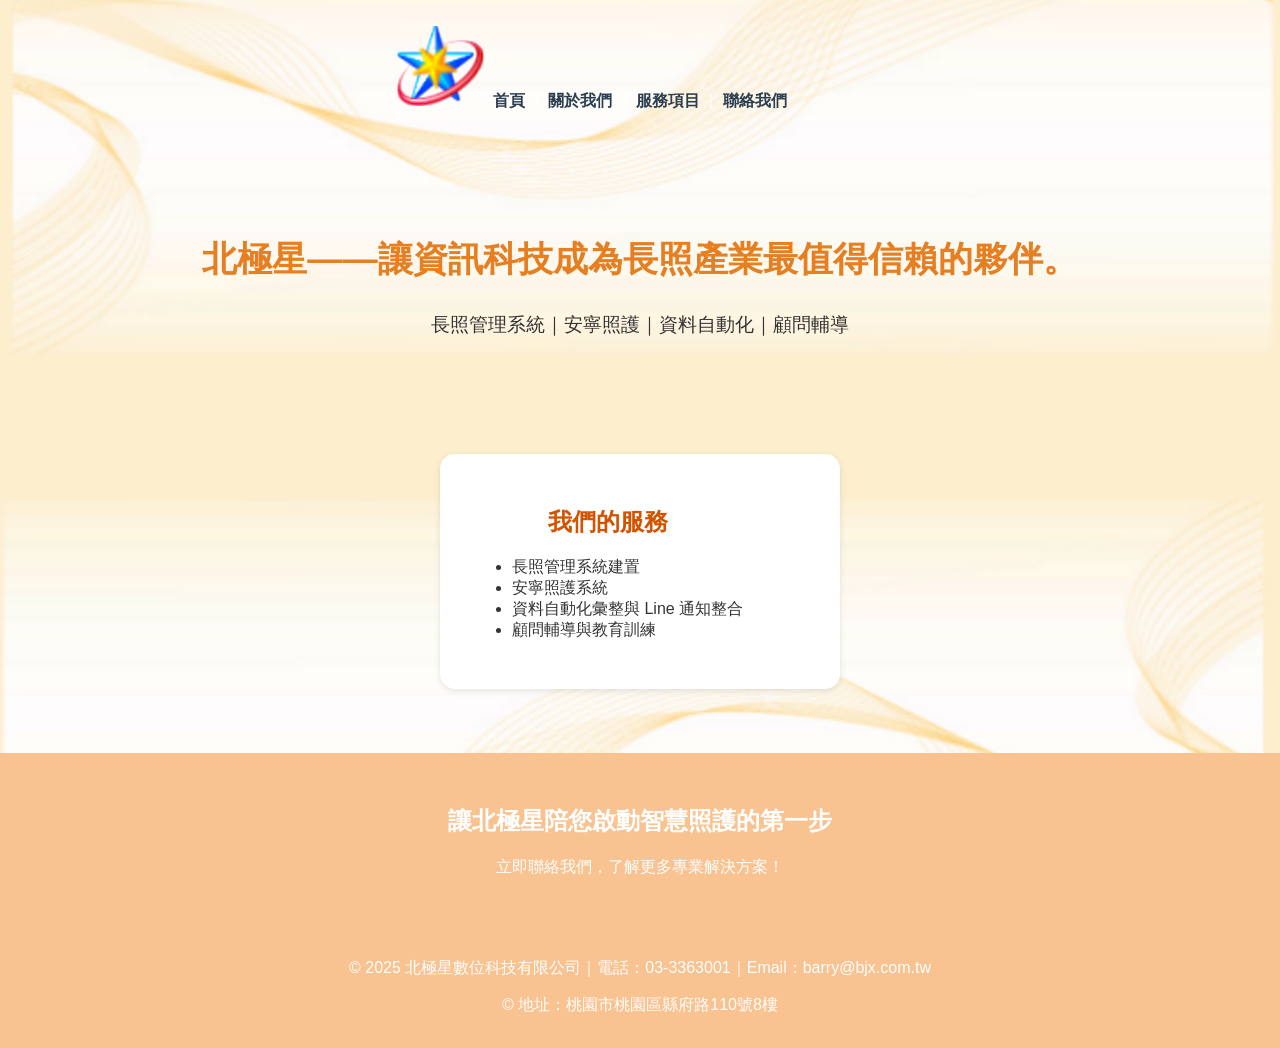
==== index.html @ 1ddce4c6 "Add files via upload 初始化" ====
<!DOCTYPE html>
<html lang="zh-Hant">
<head>
  <meta charset="UTF-8">
  <title>北極星數位科技</title>
  <meta name="viewport" content="width=device-width, initial-scale=1.0"/>
  <link rel="stylesheet" href="style.css?v=5">
  <style>
.hero {
  text-align: center;
  padding: 4em 1em;
}
.hero h1 {
  font-size: 2.2em;
  color: #e67e22;
}
.hero p {
  font-size: 1.2em;
  margin: 1em 0;
}
.cta {
  text-align: center;
  padding: 2em;
  background: #f8c291;
  color: white;
}
  header {
    padding: 1em;
    text-align: center;
    color: #fff;
  }
   footer {
    background-color: #f8c291;
    padding: 1em;
    text-align: center;
    color: #fff;
  }
  section.home {
    background-color: #fff;
    padding: 2em;
    border-radius: 15px;
    box-shadow: 0 2px 6px rgba(0,0,0,0.1);
    margin-bottom: 2em;
    display: flex;
    gap: 2em;
    align-items: center;
  }
main {
    padding: 2em;
    max-width: 400px;
    margin: auto;
}
  </style>
</head>
<body>
  <header>
    <img src="logo.png?v=5" alt="北極星 Logo">
    
<nav style="text-align:center; margin: 15px;">
  <a href="index.html">首頁</a> |
  <a href="about.html">關於我們</a> |
  <a href="services.html">服務項目</a> |
  <a href="contact.html">聯絡我們</a>
</nav>

  </header>  <section class="hero">
    <h1>北極星——讓資訊科技成為長照產業最值得信賴的夥伴。</h1>
    <p>長照管理系統｜安寧照護｜資料自動化｜顧問輔導</p>
  </section>
<main>
  <section class="home">
      <div>
    <h2 style="text-align:center; color:#d35400;">我們的服務</h2>
    <ul>
      <li>長照管理系統建置</li>
      <li>安寧照護系統</li>
      <li>資料自動化彙整與 Line 通知整合</li>
      <li>顧問輔導與教育訓練</li>
    </ul>
      </div>
  </section>
</main>
  <section class="cta">
    <h2>讓北極星陪您啟動智慧照護的第一步</h2>
    <p>立即聯絡我們，了解更多專業解決方案！</p>
  </section>

  <footer>
    <p>&copy; 2025 北極星數位科技有限公司｜電話：03-3363001｜Email：barry@bjx.com.tw</p>
    <p>&copy; 地址：桃園市桃園區縣府路110號8樓</p>
  </footer>
</body>
</html>
---- style.css ----
body {
  font-family: 'Microsoft JhengHei', sans-serif;
  background: url('bg.png') no-repeat center center fixed;
  background-size: cover;
  margin: 0;
  padding: 0;
  color: #333;
}
nav a {
  margin: 0 5px;
  color: #2c3e50;
  text-decoration: none;
  font-weight: bold;
}
nav a:hover {
  color: #e67e22;
}
main {
  padding: 40px 20px;
}
header {
  position: relative;
}


header img { 
    padding-right: 400px;
    height: 80px;
    margin: 10px auto;
    margin-bottom: -30px;
    display: block;
}
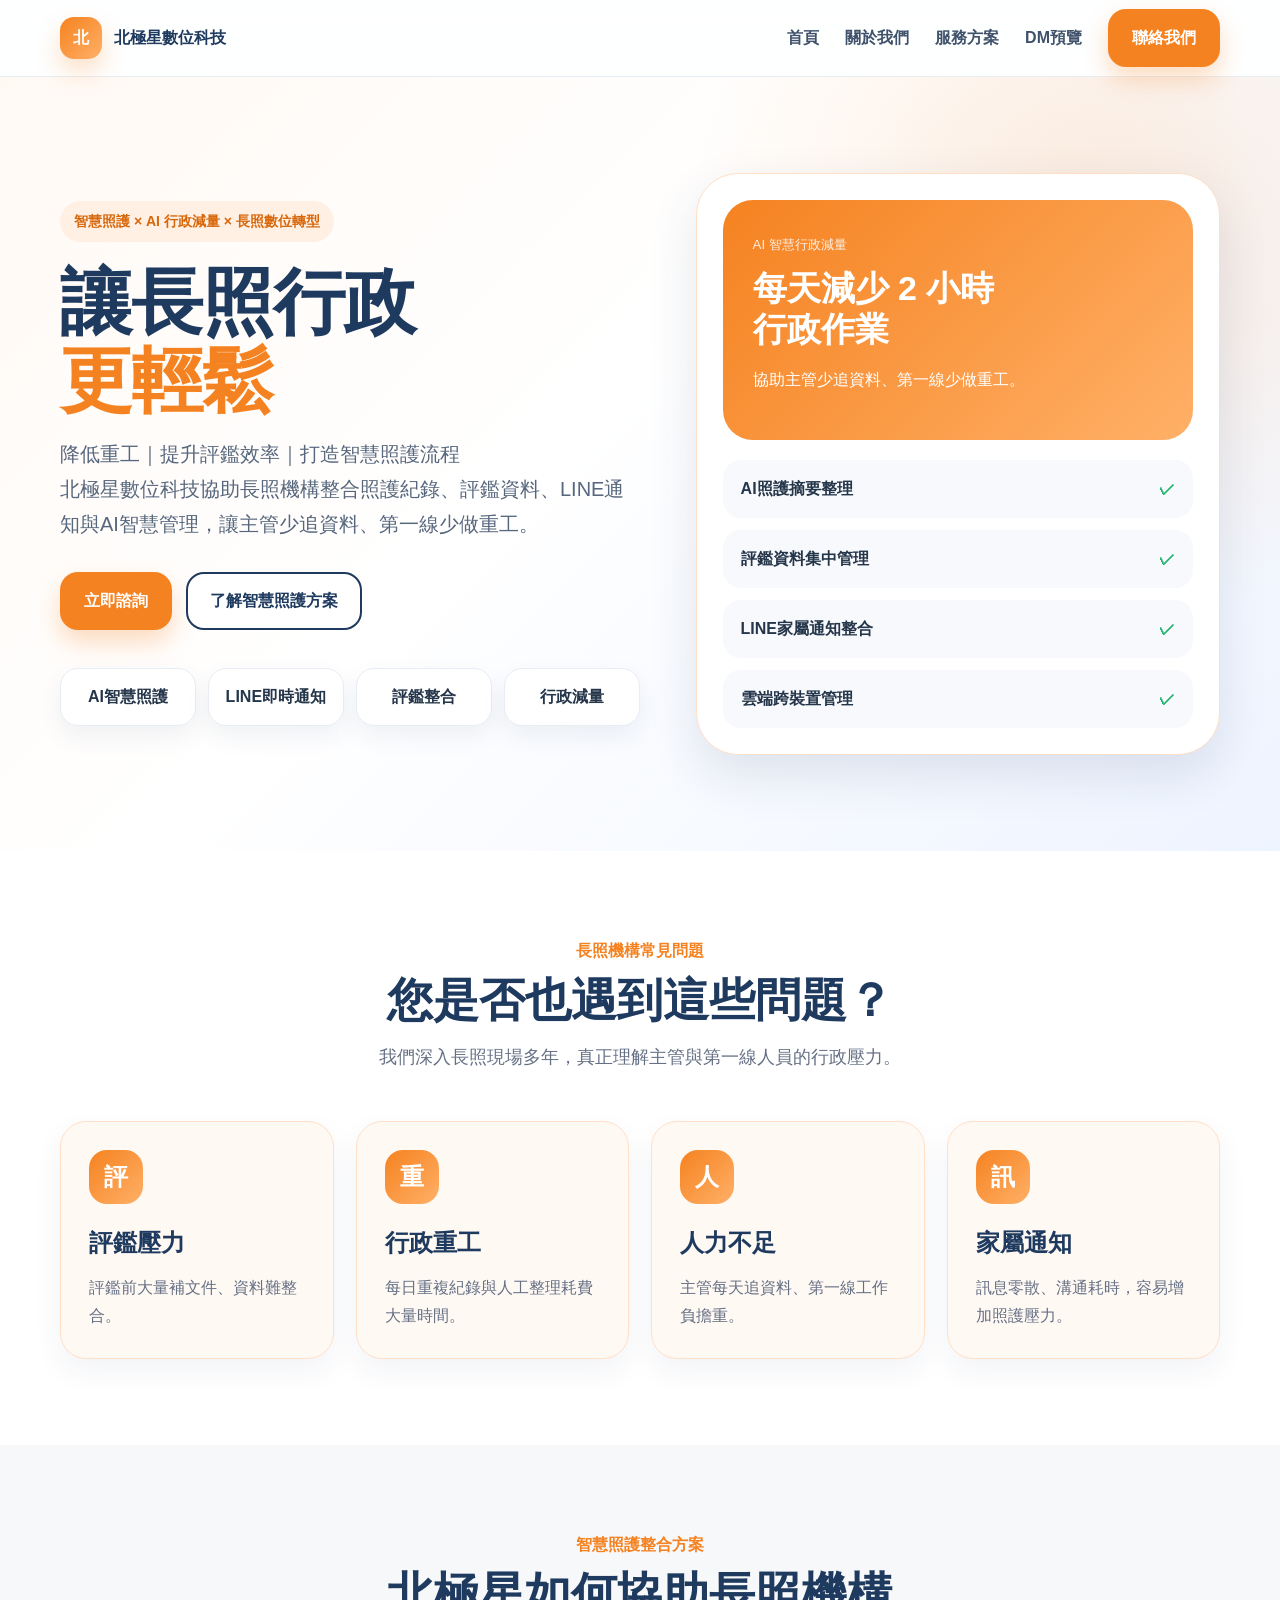
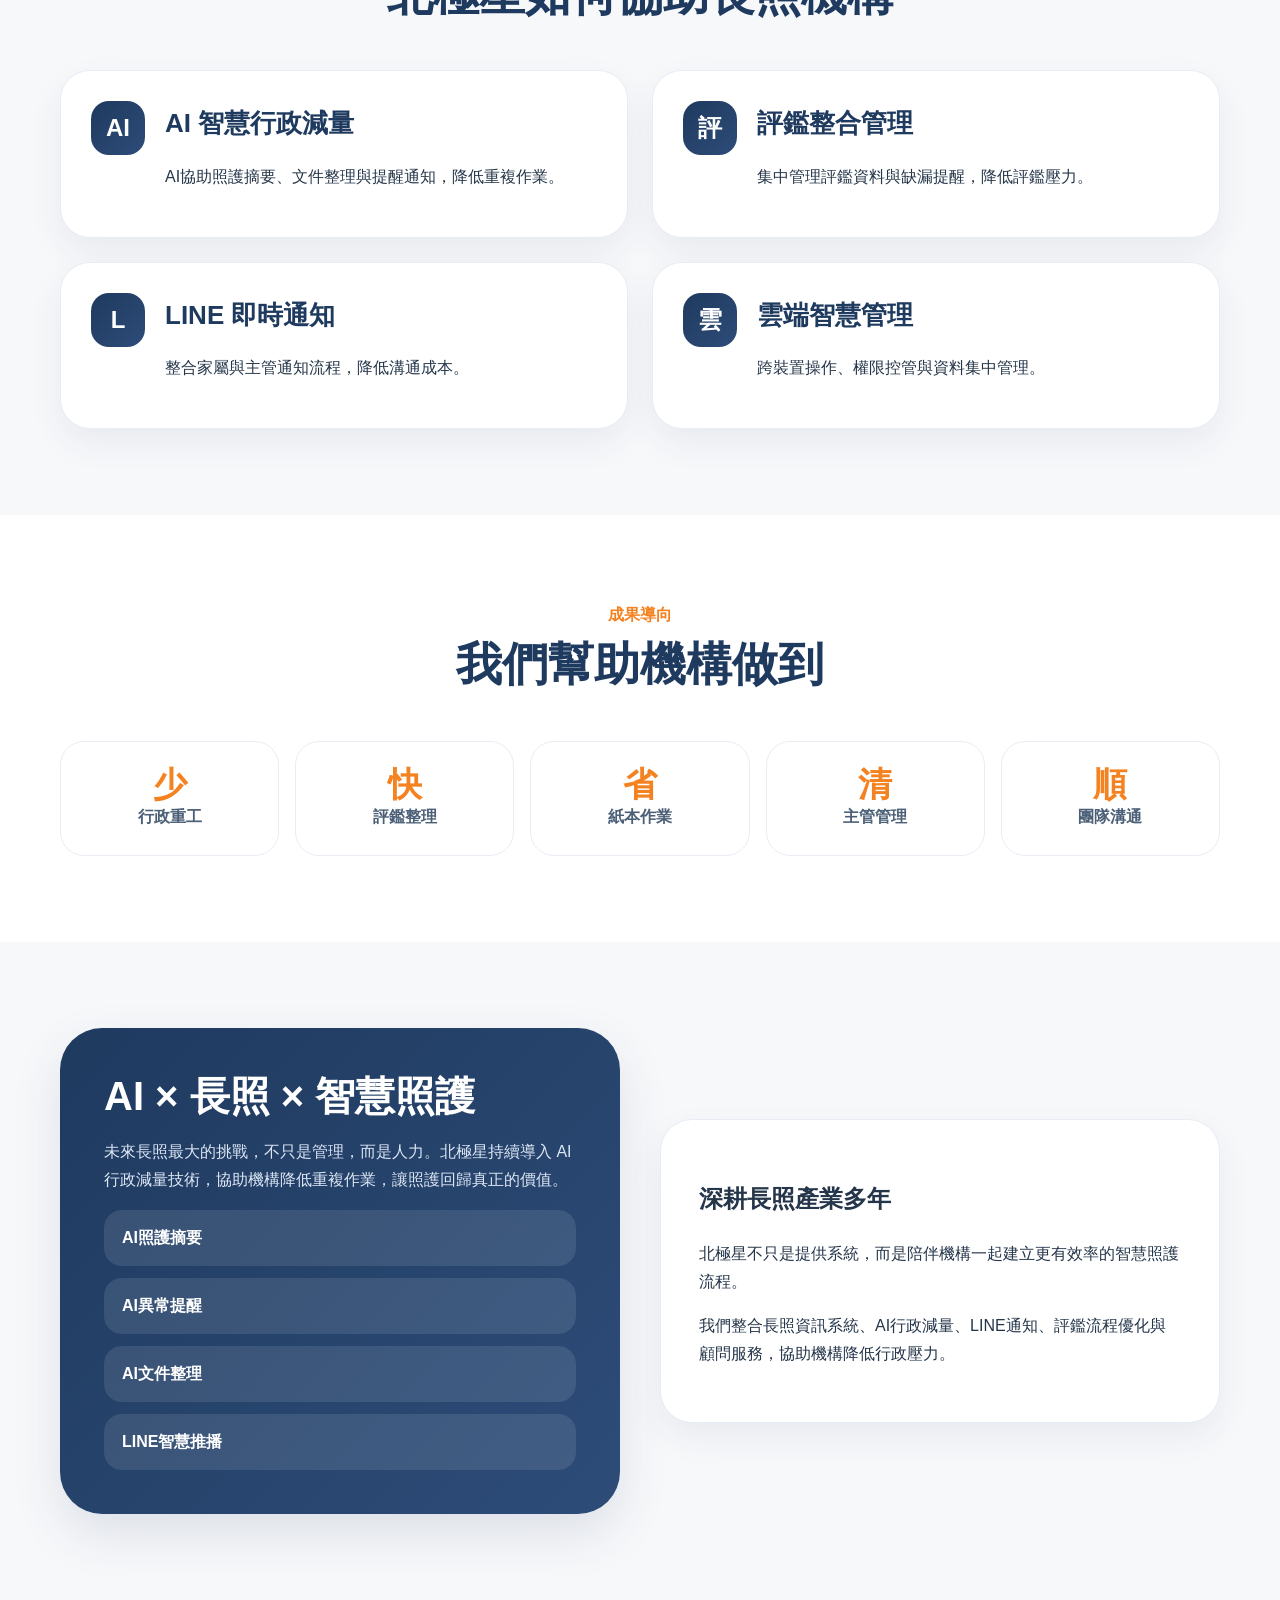
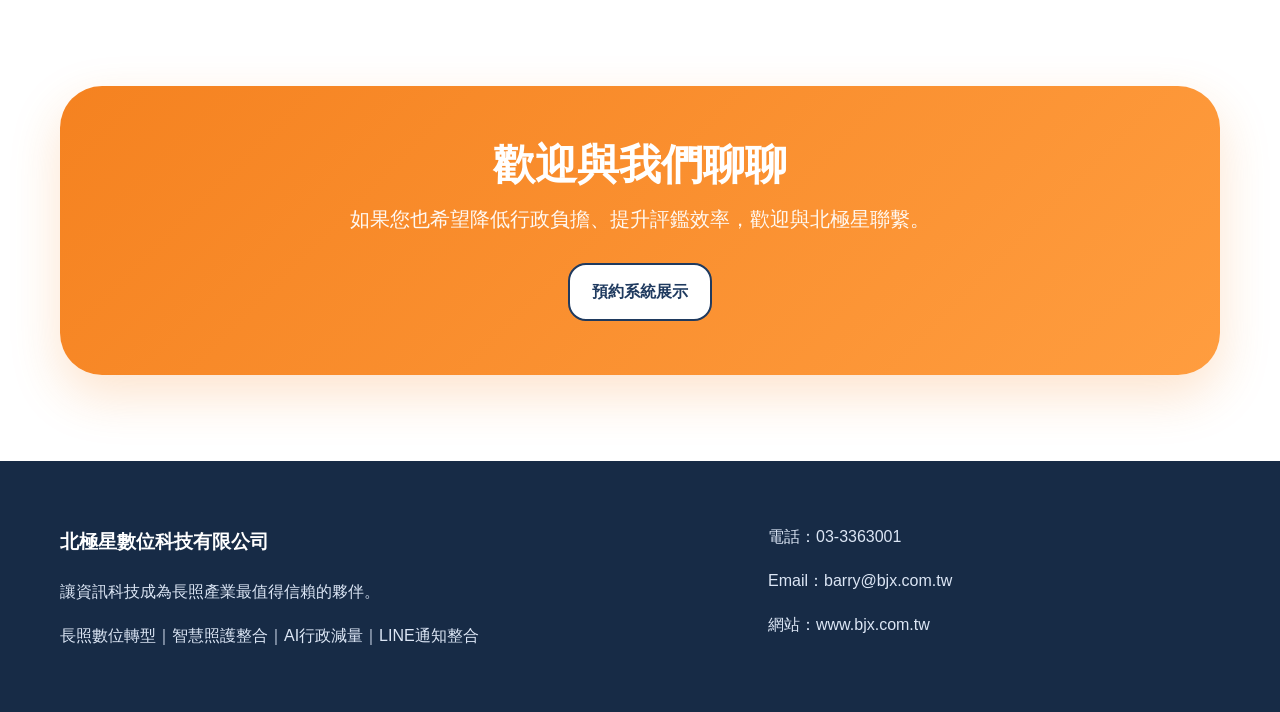
==== commit b2004a85: "Add files via upload 20260529更新" ====
--- a/index.html
+++ b/index.html
@@ -1,93 +1,9 @@
-<!DOCTYPE html>
-<html lang="zh-Hant">
-<head>
-  <meta charset="UTF-8">
-  <title>北極星數位科技</title>
-  <meta name="viewport" content="width=device-width, initial-scale=1.0"/>
-  <link rel="stylesheet" href="style.css?v=5">
-  <style>
-.hero {
-  text-align: center;
-  padding: 4em 1em;
-}
-.hero h1 {
-  font-size: 2.2em;
-  color: #e67e22;
-}
-.hero p {
-  font-size: 1.2em;
-  margin: 1em 0;
-}
-.cta {
-  text-align: center;
-  padding: 2em;
-  background: #f8c291;
-  color: white;
-}
-  header {
-    padding: 1em;
-    text-align: center;
-    color: #fff;
-  }
-   footer {
-    background-color: #f8c291;
-    padding: 1em;
-    text-align: center;
-    color: #fff;
-  }
-  section.home {
-    background-color: #fff;
-    padding: 2em;
-    border-radius: 15px;
-    box-shadow: 0 2px 6px rgba(0,0,0,0.1);
-    margin-bottom: 2em;
-    display: flex;
-    gap: 2em;
-    align-items: center;
-  }
-main {
-    padding: 2em;
-    max-width: 400px;
-    margin: auto;
-}
-  </style>
-</head>
-<body>
-  <header>
-    <img src="logo.png?v=5" alt="北極星 Logo">
-    
-<nav style="text-align:center; margin: 15px;">
-  <a href="index.html">首頁</a> |
-  <a href="about.html">關於我們</a> |
-  <a href="services.html">服務項目</a> |
-  <a href="contact.html">聯絡我們</a>
-</nav>
-
-  </header>  <section class="hero">
-    <h1>北極星——讓資訊科技成為長照產業最值得信賴的夥伴。</h1>
-    <p>長照管理系統｜安寧照護｜資料自動化｜顧問輔導</p>
-  </section>
-<main>
-  <section class="home">
-      <div>
-    <h2 style="text-align:center; color:#d35400;">我們的服務</h2>
-    <ul>
-      <li>長照管理系統建置</li>
-      <li>安寧照護系統</li>
-      <li>資料自動化彙整與 Line 通知整合</li>
-      <li>顧問輔導與教育訓練</li>
-    </ul>
-      </div>
-  </section>
-</main>
-  <section class="cta">
-    <h2>讓北極星陪您啟動智慧照護的第一步</h2>
-    <p>立即聯絡我們，了解更多專業解決方案！</p>
-  </section>
-
-  <footer>
-    <p>&copy; 2025 北極星數位科技有限公司｜電話：03-3363001｜Email：barry@bjx.com.tw</p>
-    <p>&copy; 地址：桃園市桃園區縣府路110號8樓</p>
-  </footer>
-</body>
-</html>
+<!DOCTYPE html><html lang="zh-TW"><head><meta charset="UTF-8"><meta name="viewport" content="width=device-width,initial-scale=1"><title>北極星數位科技｜長照數位轉型與智慧照護整合服務</title><meta name="description" content="北極星數位科技協助長照機構降低行政負擔、提升評鑑效率，整合AI智慧照護、LINE通知與雲端管理。"><link rel="stylesheet" href="assets/css/style.css"></head><body>
+<header class="nav"><div class="container nav-inner"><a class="brand" href="index.html"><div class="logo">北</div><span>北極星數位科技</span></a><nav class="menu"><a href="index.html">首頁</a><a href="about.html">關於我們</a><a href="services.html">服務方案</a><a href="dm.html">DM預覽</a><a href="contact.html" class="btn primary">聯絡我們</a></nav><div class="mobile-toggle">☰</div></div></header>
+<section class="hero"><div class="container hero-grid"><div><div class="eyebrow">智慧照護 × AI 行政減量 × 長照數位轉型</div><h1>讓長照行政<br><span>更輕鬆</span></h1><p class="lead">降低重工｜提升評鑑效率｜打造智慧照護流程<br>北極星數位科技協助長照機構整合照護紀錄、評鑑資料、LINE通知與AI智慧管理，讓主管少追資料、第一線少做重工。</p><div class="hero-actions"><a class="btn primary" href="contact.html">立即諮詢</a><a class="btn secondary" href="services.html">了解智慧照護方案</a></div><div class="quick-tags"><div class="tag">AI智慧照護</div><div class="tag">LINE即時通知</div><div class="tag">評鑑整合</div><div class="tag">行政減量</div></div></div><div class="dashboard"><div class="dash-top"><small>AI 智慧行政減量</small><h2>每天減少 2 小時<br>行政作業</h2><p>協助主管少追資料、第一線少做重工。</p></div><div class="check-list"><div>AI照護摘要整理 <span class="check">✓</span></div><div>評鑑資料集中管理 <span class="check">✓</span></div><div>LINE家屬通知整合 <span class="check">✓</span></div><div>雲端跨裝置管理 <span class="check">✓</span></div></div></div></div></section>
+<section class="section white"><div class="container"><div class="section-title"><div class="mini">長照機構常見問題</div><h2>您是否也遇到這些問題？</h2><p>我們深入長照現場多年，真正理解主管與第一線人員的行政壓力。</p></div><div class="cards"><div class="card soft"><div class="icon">評</div><h3>評鑑壓力</h3><p>評鑑前大量補文件、資料難整合。</p></div><div class="card soft"><div class="icon">重</div><h3>行政重工</h3><p>每日重複紀錄與人工整理耗費大量時間。</p></div><div class="card soft"><div class="icon">人</div><h3>人力不足</h3><p>主管每天追資料、第一線工作負擔重。</p></div><div class="card soft"><div class="icon">訊</div><h3>家屬通知</h3><p>訊息零散、溝通耗時，容易增加照護壓力。</p></div></div></div></section>
+<section class="section"><div class="container"><div class="section-title"><div class="mini">智慧照護整合方案</div><h2>北極星如何協助長照機構</h2></div><div class="solutions"><div class="solution"><div class="icon blue">AI</div><div><h3>AI 智慧行政減量</h3><p>AI協助照護摘要、文件整理與提醒通知，降低重複作業。</p></div></div><div class="solution"><div class="icon blue">評</div><div><h3>評鑑整合管理</h3><p>集中管理評鑑資料與缺漏提醒，降低評鑑壓力。</p></div></div><div class="solution"><div class="icon blue">L</div><div><h3>LINE 即時通知</h3><p>整合家屬與主管通知流程，降低溝通成本。</p></div></div><div class="solution"><div class="icon blue">雲</div><div><h3>雲端智慧管理</h3><p>跨裝置操作、權限控管與資料集中管理。</p></div></div></div></div></section>
+<section class="section white"><div class="container"><div class="section-title"><div class="mini">成果導向</div><h2>我們幫助機構做到</h2></div><div class="stats"><div class="stat"><strong>少</strong><span>行政重工</span></div><div class="stat"><strong>快</strong><span>評鑑整理</span></div><div class="stat"><strong>省</strong><span>紙本作業</span></div><div class="stat"><strong>清</strong><span>主管管理</span></div><div class="stat"><strong>順</strong><span>團隊溝通</span></div></div></div></section>
+<section class="section"><div class="container split"><div class="dark-box"><h2>AI × 長照 × 智慧照護</h2><p>未來長照最大的挑戰，不只是管理，而是人力。北極星持續導入 AI 行政減量技術，協助機構降低重複作業，讓照護回歸真正的價值。</p><div class="list"><div>AI照護摘要</div><div>AI異常提醒</div><div>AI文件整理</div><div>LINE智慧推播</div></div></div><div class="text-block"><h2>深耕長照產業多年</h2><p>北極星不只是提供系統，而是陪伴機構一起建立更有效率的智慧照護流程。</p><p>我們整合長照資訊系統、AI行政減量、LINE通知、評鑑流程優化與顧問服務，協助機構降低行政壓力。</p></div></div></section>
+<section class="section white"><div class="container"><div class="cta"><h2>歡迎與我們聊聊</h2><p>如果您也希望降低行政負擔、提升評鑑效率，歡迎與北極星聯繫。</p><a href="contact.html" class="btn secondary">預約系統展示</a></div></div></section>
+<footer class="footer"><div class="container footer-grid"><div><h3>北極星數位科技有限公司</h3><p>讓資訊科技成為長照產業最值得信賴的夥伴。</p><p>長照數位轉型｜智慧照護整合｜AI行政減量｜LINE通知整合</p></div><div><p>電話：03-3363001</p><p>Email：barry@bjx.com.tw</p><p>網站：www.bjx.com.tw</p></div></div></footer><script src="assets/js/main.js"></script></body></html>
--- a/assets/css/style.css
+++ b/assets/css/style.css
@@ -0,0 +1,17 @@
+:root{
+  --orange:#f58220;
+  --orange2:#ffb067;
+  --blue:#1f3a5f;
+  --blue2:#2d4c78;
+  --soft:#fff9f4;
+  --bg:#f7f8fa;
+  --text:#25364a;
+  --muted:#667085;
+  --line:#e8edf4;
+  --white:#fff;
+  --shadow:0 20px 50px rgba(31,58,95,.12);
+  --radius:26px;
+}
+*{box-sizing:border-box} html{scroll-behavior:smooth} body{margin:0;font-family:"Microsoft JhengHei","Noto Sans TC",Arial,sans-serif;color:var(--text);background:var(--bg);line-height:1.75} a{text-decoration:none;color:inherit} img{max-width:100%;display:block}.container{width:min(1160px,92%);margin:auto}.nav{position:sticky;top:0;z-index:20;background:rgba(255,255,255,.88);backdrop-filter:blur(14px);border-bottom:1px solid var(--line)}.nav-inner{height:76px;display:flex;align-items:center;justify-content:space-between}.brand{display:flex;align-items:center;gap:12px;font-weight:900;color:var(--blue)}.logo{width:42px;height:42px;border-radius:14px;background:linear-gradient(135deg,var(--orange),var(--orange2));display:grid;place-items:center;color:white;font-weight:900;box-shadow:0 12px 25px rgba(245,130,32,.25)}.menu{display:flex;gap:26px;align-items:center;font-weight:700;color:#40526b}.menu a:hover{color:var(--orange)}.btn{display:inline-flex;align-items:center;justify-content:center;gap:8px;border-radius:18px;padding:13px 22px;font-weight:900;border:2px solid transparent;transition:.25s}.btn.primary{background:var(--orange);color:white;box-shadow:0 12px 25px rgba(245,130,32,.28)}.btn.primary:hover{transform:translateY(-2px);background:#ff8d2c}.btn.secondary{border-color:var(--blue);color:var(--blue);background:white}.btn.secondary:hover{background:var(--blue);color:white}.hero{overflow:hidden;position:relative;background:radial-gradient(circle at 85% 20%,rgba(245,130,32,.16),transparent 32%),linear-gradient(135deg,var(--soft) 0%,#fff 45%,#eef4ff 100%);padding:96px 0}.hero-grid{display:grid;grid-template-columns:1.05fr .95fr;gap:56px;align-items:center}.eyebrow{display:inline-flex;padding:8px 14px;border-radius:999px;background:#fff0e3;color:#d8670b;font-weight:900;font-size:14px}.hero h1{font-size:clamp(42px,6vw,72px);line-height:1.08;margin:22px 0 18px;color:var(--blue);letter-spacing:-1px}.hero h1 span{color:var(--orange)}.lead{font-size:20px;color:#57677d;margin:0 0 30px}.hero-actions{display:flex;gap:14px;flex-wrap:wrap}.quick-tags{display:grid;grid-template-columns:repeat(4,1fr);gap:12px;margin-top:38px}.tag{background:#fff;border:1px solid var(--line);border-radius:18px;padding:14px;text-align:center;font-weight:900;box-shadow:0 10px 25px rgba(31,58,95,.07)}.dashboard{background:#fff;border-radius:42px;padding:26px;box-shadow:var(--shadow);border:1px solid #ffe0c7;position:relative}.dash-top{background:linear-gradient(135deg,var(--orange),var(--orange2));color:white;border-radius:30px;padding:30px}.dash-top small{opacity:.85}.dash-top h2{font-size:34px;line-height:1.2;margin:10px 0}.check-list{margin:20px 0 0;display:grid;gap:12px}.check-list div{display:flex;justify-content:space-between;align-items:center;background:#f7f9fc;border-radius:18px;padding:15px 18px;font-weight:800}.check{color:#20b26b;font-weight:900}.section{padding:86px 0}.section.white{background:white}.section-title{text-align:center;margin-bottom:48px}.section-title .mini{color:var(--orange);font-weight:900;margin-bottom:8px}.section-title h2{font-size:clamp(30px,4vw,46px);line-height:1.2;margin:0 0 14px;color:var(--blue)}.section-title p{font-size:18px;color:var(--muted);max-width:760px;margin:auto}.cards{display:grid;grid-template-columns:repeat(4,1fr);gap:22px}.card{background:#fff;border-radius:var(--radius);padding:28px;border:1px solid var(--line);box-shadow:0 12px 30px rgba(31,58,95,.06);transition:.25s}.card:hover{transform:translateY(-5px);box-shadow:var(--shadow)}.card.soft{background:var(--soft);border-color:#ffe0c7}.icon{width:54px;height:54px;border-radius:18px;background:linear-gradient(135deg,var(--orange),var(--orange2));margin-bottom:18px;display:grid;place-items:center;color:white;font-weight:900;font-size:24px}.icon.blue{background:linear-gradient(135deg,var(--blue),var(--blue2))}.card h3{font-size:24px;margin:0 0 10px;color:var(--blue)}.card p{color:var(--muted);margin:0}.solutions{display:grid;grid-template-columns:repeat(2,1fr);gap:24px}.solution{display:flex;gap:20px;align-items:flex-start;background:white;border-radius:30px;padding:30px;border:1px solid var(--line);box-shadow:0 14px 34px rgba(31,58,95,.07)}.solution h3{font-size:26px;margin:0 0 8px;color:var(--blue)}.stats{display:grid;grid-template-columns:repeat(5,1fr);gap:16px}.stat{background:white;border-radius:24px;padding:24px;text-align:center;border:1px solid var(--line)}.stat strong{display:block;font-size:34px;color:var(--orange);line-height:1.1}.stat span{font-weight:800;color:#4b5f77}.split{display:grid;grid-template-columns:1fr 1fr;gap:40px;align-items:center}.dark-box{background:linear-gradient(135deg,var(--blue),var(--blue2));color:white;border-radius:42px;padding:44px;box-shadow:var(--shadow)}.dark-box h2{font-size:40px;line-height:1.2;margin:0 0 18px}.dark-box p{color:#dce6f5}.list{display:grid;gap:12px}.list div{background:rgba(255,255,255,.1);border-radius:18px;padding:14px 18px;font-weight:800}.dm-preview{display:grid;grid-template-columns:1fr 1fr;gap:24px}.dm-card{background:white;border-radius:32px;box-shadow:var(--shadow);padding:18px;border:1px solid var(--line)}.cta{background:linear-gradient(135deg,var(--orange),#ff9d3f);color:white;border-radius:42px;padding:54px;text-align:center;box-shadow:0 20px 50px rgba(245,130,32,.22)}.cta h2{font-size:42px;line-height:1.2;margin:0 0 12px}.cta p{font-size:20px;margin:0 0 26px;color:#fff8f1}.footer{background:#172b46;color:white;padding:46px 0}.footer-grid{display:grid;grid-template-columns:1.2fr .8fr;gap:30px}.footer p,.footer a{color:#dce6f5}.page-hero{background:linear-gradient(135deg,var(--soft),#eef4ff);padding:74px 0}.page-hero h1{font-size:52px;line-height:1.15;color:var(--blue);margin:0 0 12px}.text-block{background:white;border-radius:32px;padding:38px;box-shadow:0 14px 34px rgba(31,58,95,.07);border:1px solid var(--line)}.contact-grid{display:grid;grid-template-columns:1fr 1fr;gap:28px}.form input,.form textarea{width:100%;border:1px solid var(--line);border-radius:16px;padding:14px 16px;font-size:16px;margin-bottom:12px;font-family:inherit}.form textarea{min-height:140px}.mobile-toggle{display:none}
+@media(max-width:900px){.menu{display:none}.mobile-toggle{display:block}.hero-grid,.split,.contact-grid,.footer-grid{grid-template-columns:1fr}.quick-tags,.cards,.stats,.dm-preview{grid-template-columns:1fr 1fr}.solutions{grid-template-columns:1fr}.hero{padding:64px 0}.section{padding:64px 0}.page-hero h1{font-size:40px}}
+@media(max-width:560px){.quick-tags,.cards,.stats,.dm-preview{grid-template-columns:1fr}.hero h1{font-size:44px}.lead{font-size:18px}.nav-inner{height:68px}.brand span{font-size:15px}.cta h2{font-size:32px}}
